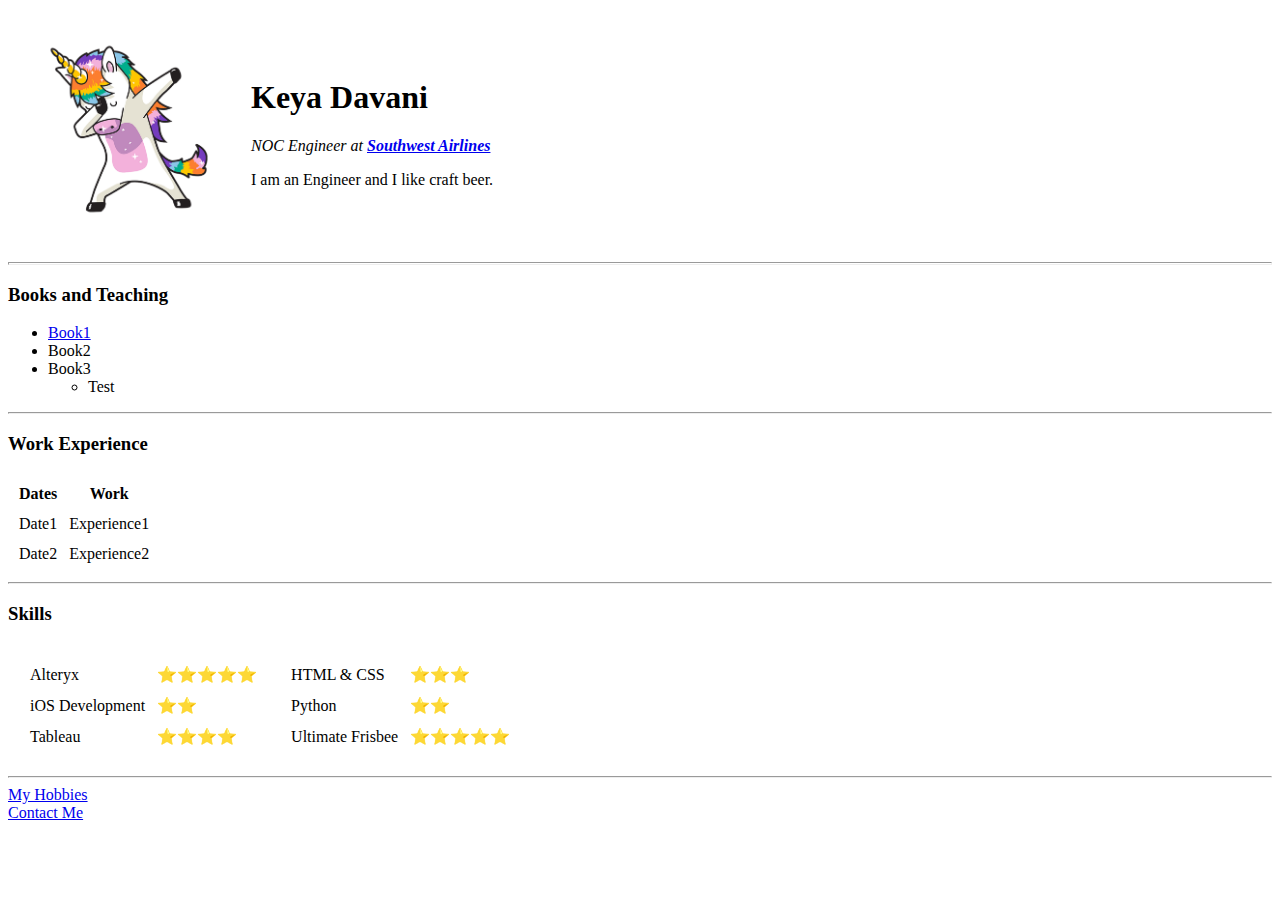
==== index.html @ dfdfb4dd "Added initial CV website files" ====
<!-- Comments -->
<!DOCTYPE html>
<html lang="en">
<head>
    <meta charset="UTF-8">
    <meta http-equiv="X-UA-Compatible" content="IE=edge">
    <meta name="viewport" content="width=device-width, initial-scale=1.0">
    <meta name="description" content="My personal and very interesting profile">
    <title>🖤 Keya's Personal Site</title>
</head>
<body>
    <table cellspacing="20">
        <tr>
            <td><img src="dabbing_unicorn.png" 
                alt="dabbing unicorn"
                width="200"></td>
            <td><h1>Keya Davani</h1>
                <p><em>NOC Engineer at <strong><a href="https://www.southwest.com/" target="_blank">Southwest Airlines</a>
                    </strong></em></p>
                <p>I am an Engineer and I like craft beer.</p></td>
        </tr>
    </table>
    <!-- <img src="https://cdn.shoplightspeed.com/shops/640826/files/45415400/1652x1652x1/dabbing-unicorn-transfer.jpg" 
        alt="dabbing unicorn" 
        width="200"> -->
    
    
    <hr size="3">
    <h3>Books and Teaching</h3>
    <ul>
        <li><a href="https://books.google.com/" target="_blank">Book1</a></li>
        <li>Book2</li>
        <li>Book3</li>
        <ul>
            <li>Test</li>
        </ul>
    </ul>
    <hr>
    <h3>Work Experience</h3>
    <table cellspacing="10">
        <thead>
            <tr>
                <th>Dates</th>
                <th>Work</th>
            </tr>
        </thead>
        <tbody>
            <tr>
                <td>Date1</td>
                <td>Experience1</td>
            </tr>
            <tr>
                <td>Date2</td>
                <td>Experience2</td>
            </tr>
        </tbody>
        <tfoot>

        </tfoot>
    </table>
    <hr>
    <h3>Skills</h3>
    <table cellspacing="10">
        <tr>
            <td>
                <table cellspacing="10">
                    <tr>
                        <td>Alteryx</td>
                        <td>⭐⭐⭐⭐⭐</td>
                    </tr>
                    <tr>
                        <td>iOS Development</td>
                        <td>⭐⭐</td>
                    </tr>
                    <tr>
                        <td>Tableau</td>
                        <td>⭐⭐⭐⭐</td>
                    </tr>
                </table>
            </td>
            <td>
                <table cellspacing="10">
                    <tr>
                        <td>HTML & CSS</td>
                        <td>⭐⭐⭐</td>
                    </tr>
                    <tr>
                        <td>Python</td>
                        <td>⭐⭐</td>
                    </tr>
                    <tr>
                        <td>Ultimate Frisbee</td>
                        <td>⭐⭐⭐⭐⭐</td>
                    </tr>
                </table>
            </td>
        </tr>
    </table>

    <hr>
    <a href="hobbies.html">My Hobbies</a>
    <br>
    <a href="contact_me.html">Contact Me</a>
</body>
</html>
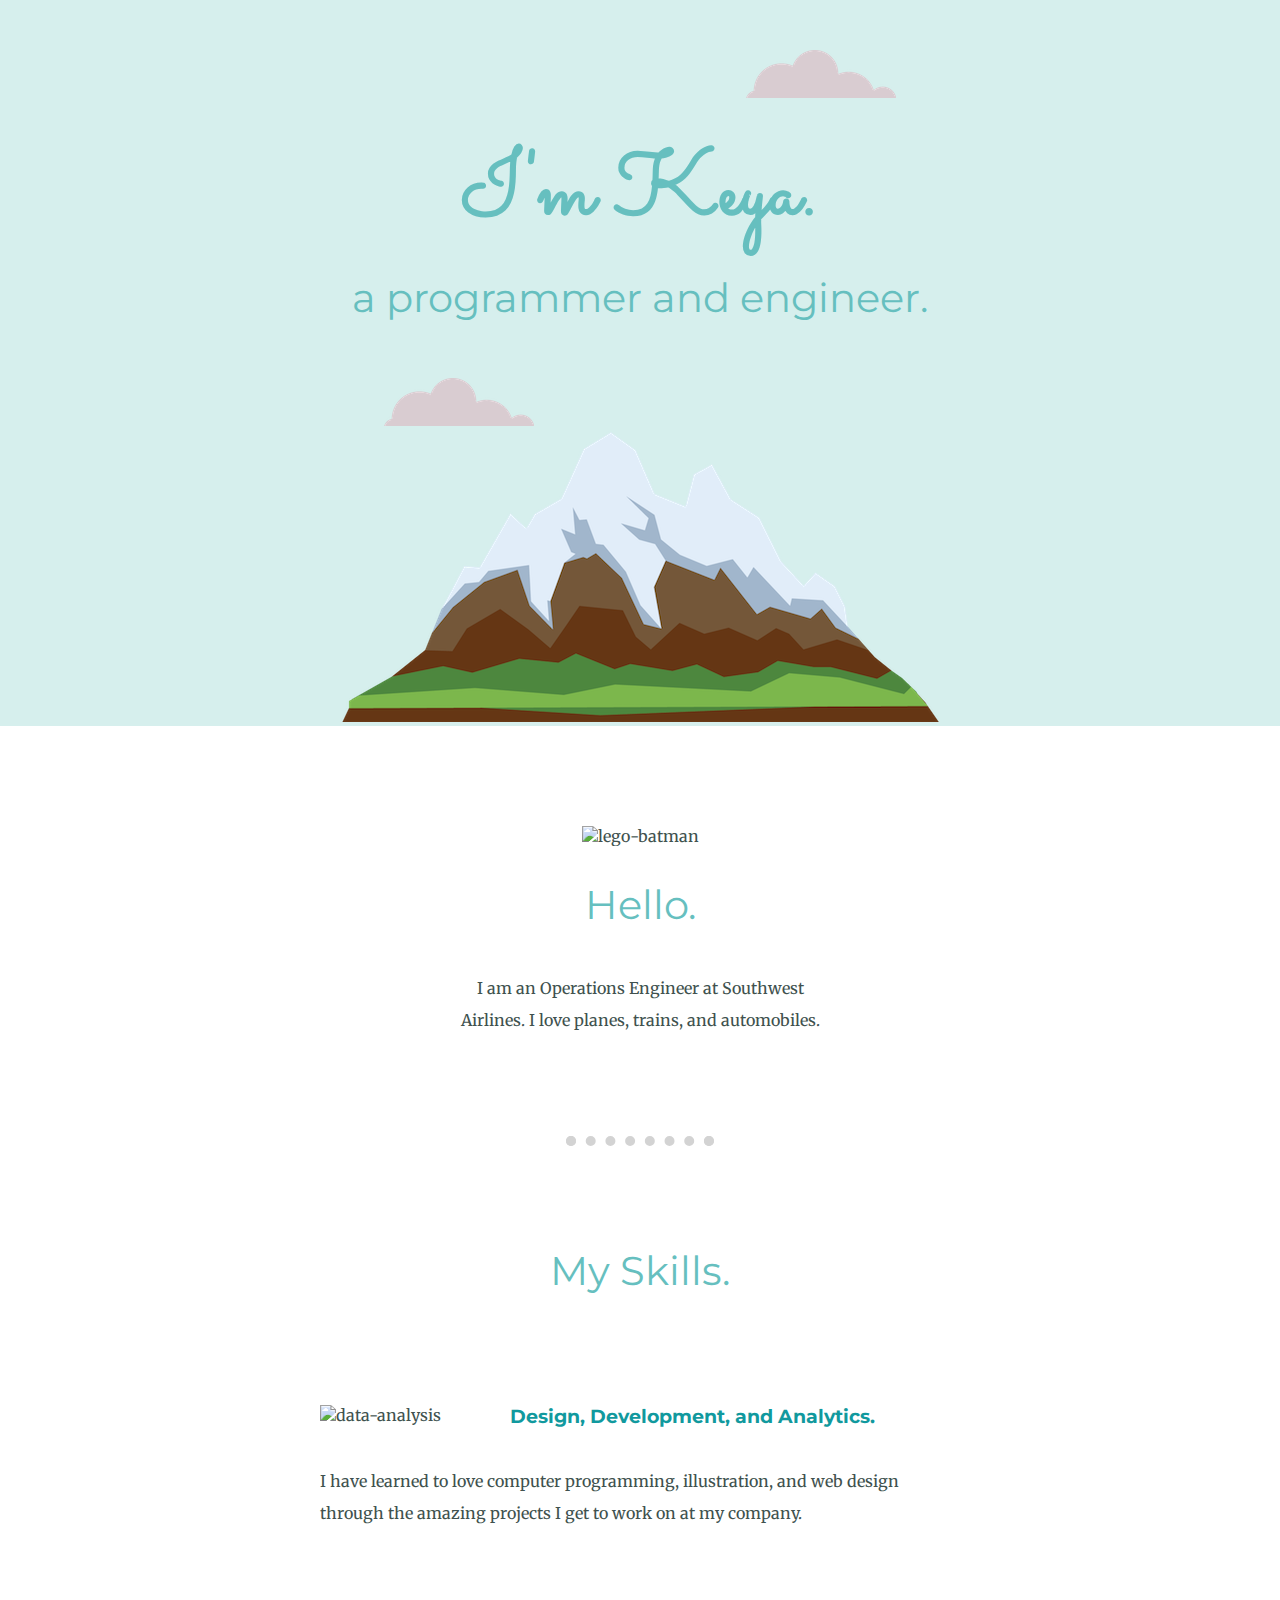
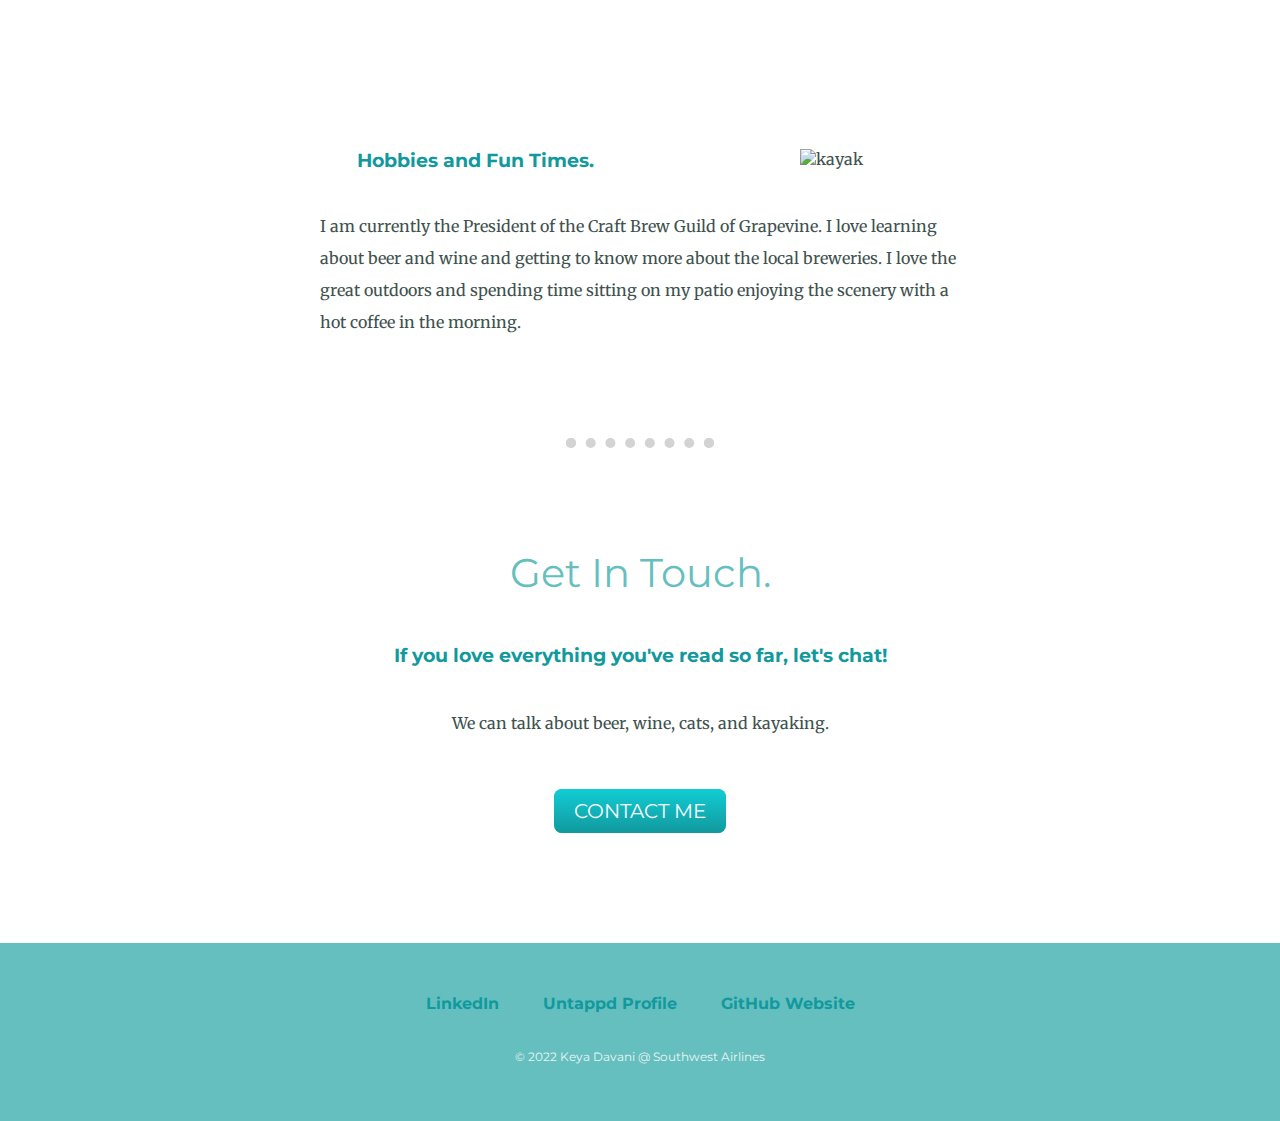
==== commit ef648735: "Uploaded new css website" ====
--- a/index.html
+++ b/index.html
@@ -1,105 +1,69 @@
-<!-- Comments -->
 <!DOCTYPE html>
 <html lang="en">
 <head>
     <meta charset="UTF-8">
     <meta http-equiv="X-UA-Compatible" content="IE=edge">
     <meta name="viewport" content="width=device-width, initial-scale=1.0">
-    <meta name="description" content="My personal and very interesting profile">
-    <title>🖤 Keya's Personal Site</title>
+    <title>Keya Davani</title>
+
+    <link rel="stylesheet" href="css/styles.css">
+    <link rel="icon" href="favicon.ico">
+    <link rel="preconnect" href="https://fonts.googleapis.com">
+    <link rel="preconnect" href="https://fonts.gstatic.com" crossorigin>
+    <link href="https://fonts.googleapis.com/css2?family=Merriweather&family=Montserrat&family=Sacramento&display=swap" rel="stylesheet">
+
 </head>
 <body>
-    <table cellspacing="20">
-        <tr>
-            <td><img src="dabbing_unicorn.png" 
-                alt="dabbing unicorn"
-                width="200"></td>
-            <td><h1>Keya Davani</h1>
-                <p><em>NOC Engineer at <strong><a href="https://www.southwest.com/" target="_blank">Southwest Airlines</a>
-                    </strong></em></p>
-                <p>I am an Engineer and I like craft beer.</p></td>
-        </tr>
-    </table>
-    <!-- <img src="https://cdn.shoplightspeed.com/shops/640826/files/45415400/1652x1652x1/dabbing-unicorn-transfer.jpg" 
-        alt="dabbing unicorn" 
-        width="200"> -->
     
-    
-    <hr size="3">
-    <h3>Books and Teaching</h3>
-    <ul>
-        <li><a href="https://books.google.com/" target="_blank">Book1</a></li>
-        <li>Book2</li>
-        <li>Book3</li>
-        <ul>
-            <li>Test</li>
-        </ul>
-    </ul>
-    <hr>
-    <h3>Work Experience</h3>
-    <table cellspacing="10">
-        <thead>
-            <tr>
-                <th>Dates</th>
-                <th>Work</th>
-            </tr>
-        </thead>
-        <tbody>
-            <tr>
-                <td>Date1</td>
-                <td>Experience1</td>
-            </tr>
-            <tr>
-                <td>Date2</td>
-                <td>Experience2</td>
-            </tr>
-        </tbody>
-        <tfoot>
+    <div class="top-container">
+        <img class="top-cloud" src="images/cloud.png" alt="cloud-img ">
+        <h1>I'm Keya.</h1>
+        <h2>a programmer and engineer.</h2>
+        <img class="bottom-cloud" src="images/cloud.png" alt="cloud-img ">
+        <img src="images/mountain.png" alt="mountain-img">
+    </div>
+    <div class="middle-container">
+        <div class="profile">
+          <img src="https://cdn-icons-png.flaticon.com/512/1674/1674291.png" alt="lego-batman" width="200px">
+          <h2>Hello.</h2>
+          <p class="intro">I am an Operations Engineer at Southwest Airlines. I love planes, trains, and automobiles.</p>
+        </div>
+        <hr>
+        <div class="skills">
+          <h2>My Skills.</h2>
+          <div class="skill-row">
+            <img class="skills-img" src="https://cdn-icons.flaticon.com/png/512/2318/premium/2318736.png?token=exp=1657140509~hmac=5670d3baca8cdf454f4c2c58c01e72fb" alt="data-analysis">
+            <h3>Design, Development, and Analytics.</h3>
+            <p>I have learned to love computer programming, illustration, and web design through the amazing projects I get to work on at my company.</p>
+          </div>
+          <br>
+          <div class="skill-row">
+            <img class="hobbies-img" src="https://cdn-icons.flaticon.com/png/512/3046/premium/3046986.png?token=exp=1657140589~hmac=72734fa9f69029ce3c3da380275c4524" alt="kayak">
+            <h3>Hobbies and Fun Times.</h3>
+            <p>I am currently the President of the Craft Brew Guild of Grapevine. I love learning about beer and wine and getting to know more about the local breweries. 
+              I love the great outdoors and spending time sitting on my patio enjoying the scenery with a hot coffee in the morning. 
+            </p>
+          </div>
+        </div>
+        <hr>
+        <div class="contact-me">
+          <h2>Get In Touch.</h2>
+          <h3>If you love everything you've read so far, let's chat!</h3>
+          <p class="contact-message">We can talk about beer, wine, cats, and kayaking.</p>
+          <br>
+          <a class="btn" href="mailto:name@email.com">CONTACT ME</a>
+        </div>
+      </div>
+      <br>
+      
+      <div class="bottom-container">
+        <a class="footer-link" href="https://www.linkedin.com/in/keya-davani/" target="_blank">LinkedIn</a>
+        <a class="footer-link" href="https://untappd.com/user/KeyaKeya" target="_blank">Untappd Profile</a>
+        <a class="footer-link" href="https://keyakeya77.github.io/cv/" target="_blank">GitHub Website</a>
+        <p class="copyright">© 2022 Keya Davani @ Southwest Airlines</p>
+      </div>
+      
 
-        </tfoot>
-    </table>
-    <hr>
-    <h3>Skills</h3>
-    <table cellspacing="10">
-        <tr>
-            <td>
-                <table cellspacing="10">
-                    <tr>
-                        <td>Alteryx</td>
-                        <td>⭐⭐⭐⭐⭐</td>
-                    </tr>
-                    <tr>
-                        <td>iOS Development</td>
-                        <td>⭐⭐</td>
-                    </tr>
-                    <tr>
-                        <td>Tableau</td>
-                        <td>⭐⭐⭐⭐</td>
-                    </tr>
-                </table>
-            </td>
-            <td>
-                <table cellspacing="10">
-                    <tr>
-                        <td>HTML & CSS</td>
-                        <td>⭐⭐⭐</td>
-                    </tr>
-                    <tr>
-                        <td>Python</td>
-                        <td>⭐⭐</td>
-                    </tr>
-                    <tr>
-                        <td>Ultimate Frisbee</td>
-                        <td>⭐⭐⭐⭐⭐</td>
-                    </tr>
-                </table>
-            </td>
-        </tr>
-    </table>
 
-    <hr>
-    <a href="hobbies.html">My Hobbies</a>
-    <br>
-    <a href="contact_me.html">Contact Me</a>
 </body>
 </html>--- a/css/styles.css
+++ b/css/styles.css
@@ -0,0 +1,150 @@
+
+body {
+    color: #40514E;
+    margin: 0;
+    text-align: center;
+    font-family: 'Merriweather', serif;
+}
+
+h1 {
+    margin: 50px auto 0 auto;
+    color: #66BFBF;
+    font-family: 'Sacramento', cursive;
+    font-size: 562.5%;    /* 100% equals 16px. So 90px equals 562.5%  - Dynamic sizing */
+    /* font-size: 5.625em; */    /* an em is the phonetic M which is the width of capital M 
+                                    Therefore, 16px = 100% = 1em (can use rem meaning root em to be more reliable size change) */
+    /* width: 10%; */
+    /* margin: 0 auto 0 auto; */      /*Top Right Bottom Left (Clockwise)*/
+    line-height: 1;
+}
+
+h2 {
+    color: #66BFBF;
+    font-family: 'Montserrat', sans-serif;
+    font-size: 2.5rem;
+    font-weight: normal;
+    padding-bottom: 10px;
+}
+
+h3 {
+    color: #11999E;
+    font-family: 'Montserrat', sans-serif;
+    margin: 2em;
+}
+
+p {
+    line-height: 2;
+}
+
+a {
+    padding: 20px;
+    text-decoration: none;    
+}
+
+a:hover {
+    color: #eaf6f6;
+}
+
+hr {
+    width: 10%;
+    height: 0px;
+    border: dotted lightgrey 10px ;
+    border-bottom: none;
+    margin: 100px auto 100px auto;
+}
+
+.top-container {
+    background-color: #D6EFED;
+    position: relative;
+    padding-top: 100px;
+}
+
+.bottom-cloud {
+    position: absolute;
+    left: 30%;
+    bottom: 300px;
+}
+
+.top-cloud {
+    position: absolute;
+    right: 30%;
+    top: 50px;
+}
+
+.middle-container {
+    margin: 100px 0;
+}
+
+.intro {
+    width: 30%;
+    margin: auto;
+}
+
+.skill-row {
+    width: 50%;
+    margin: 100px auto 100px auto;
+    text-align: left;
+    
+}
+
+.skills-img {
+    width: 25%;
+    float: left;
+    margin-right: 30px;
+}
+
+.hobbies-img {
+    width: 25%;
+    float: right;
+    margin-left: 30px;
+}
+
+.bottom-container {
+    background-color: #66BFBF;
+    padding: 50px 0 20px 0;
+}
+
+.contact-message {
+    width: 40%;
+    margin: 40px auto;
+}
+
+.btn {
+    background: #11cdd4;
+    background-image: -webkit-linear-gradient(top, #11cdd4, #11999e);
+    background-image: -moz-linear-gradient(top, #11cdd4, #11999e);
+    background-image: -ms-linear-gradient(top, #11cdd4, #11999e);
+    background-image: -o-linear-gradient(top, #11cdd4, #11999e);
+    background-image: linear-gradient(to bottom, #11cdd4, #11999e);
+    -webkit-border-radius: 8;
+    -moz-border-radius: 8;
+    border-radius: 8px;
+    font-family: 'Montserrat', sans-serif;
+    color: #ffffff;
+    font-size: 20px;
+    padding: 10px 20px 10px 20px;
+    text-decoration: none;
+  }
+  
+  .btn:hover {
+    background: #30e3cb;
+    background-image: -webkit-linear-gradient(top, #30e3cb, #2bc4ad);
+    background-image: -moz-linear-gradient(top, #30e3cb, #2bc4ad);
+    background-image: -ms-linear-gradient(top, #30e3cb, #2bc4ad);
+    background-image: -o-linear-gradient(top, #30e3cb, #2bc4ad);
+    background-image: linear-gradient(to bottom, #30e3cb, #2bc4ad);
+    text-decoration: none;
+  }
+
+  .footer-link {
+    color: #11999E;
+    font-family: 'Montserrat', sans-serif;
+    font-weight: bolder;
+  }
+
+  .copyright {
+    color: #EAF6F6;
+    font-family: 'Montserrat', sans-serif;
+    font-size: 0.75rem; 
+    padding: 20px 0;
+  }